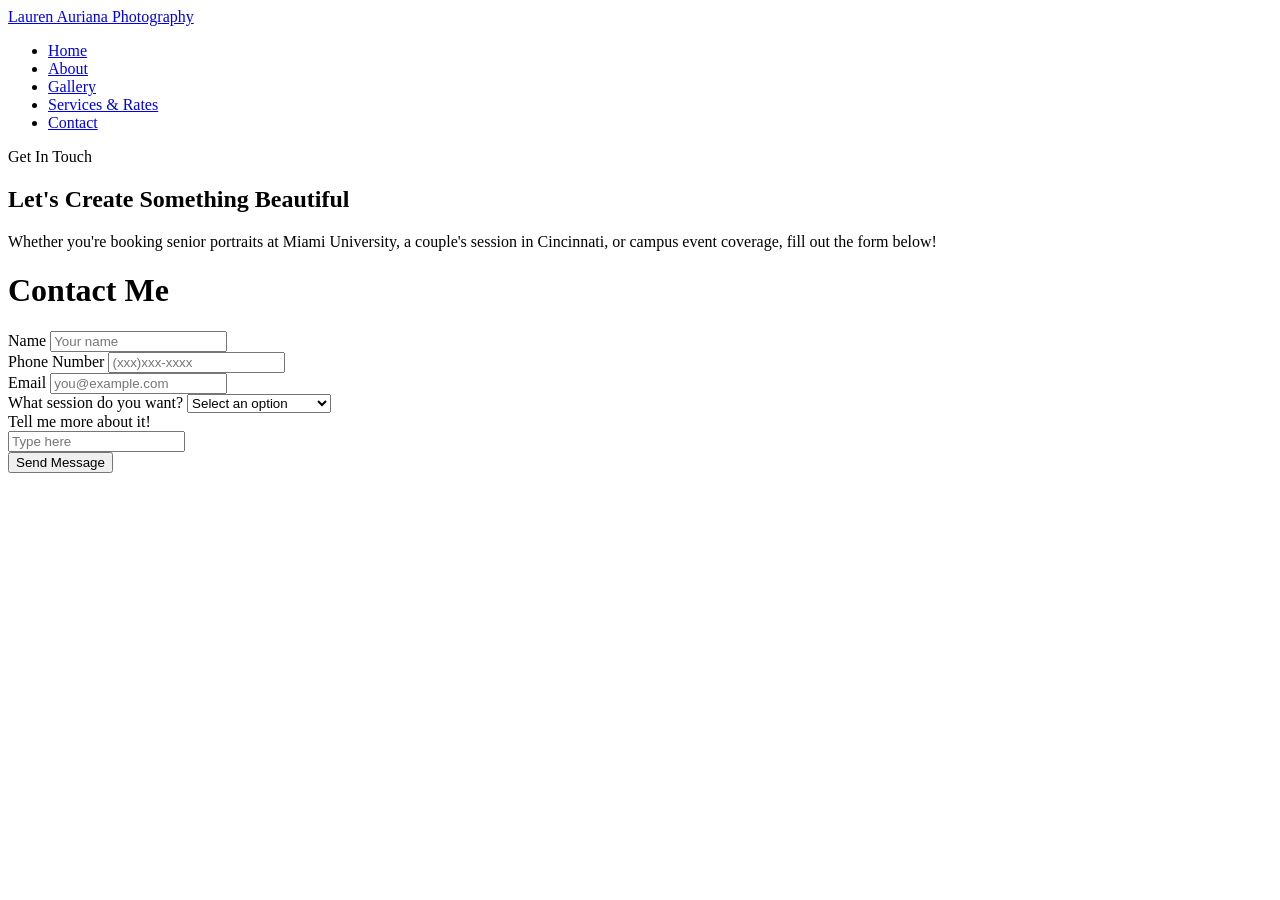
==== Contact.html @ 8da5782a "Add files via upload" ====
<!DOCTYPE html>
<html lang="en">
<head>
    <meta charset="UTF-8">
    <meta name="viewport" content="width=device-width, initial-scale=1.0">
    <title>Contact & Booking | Lauren Auriana Photography</title>
    <link rel="stylesheet" href="contact.css">
    <!-- Google Fonts -->
    <link rel="preconnect" href="https://fonts.googleapis.com">
    <link rel="preconnect" href="https://fonts.gstatic.com" crossorigin>
    <link href="https://fonts.googleapis.com/css2?family=Plus+Jakarta+Sans:wght@300;400;500;600;700&display=swap" rel="stylesheet">
</head>
<body>

    <!-- Header & Navigation Bar -->
    <header class="navbar-header">
        <div class="nav-container">
            <a href="index.html" class="brand-logo">Lauren Auriana <span class="tag">Photography</span></a>
            <nav class="nav-menu">
                <ul>
                    <li><a href="index.html">Home</a></li>
                    <li><a href="About.html">About</a></li>
                    <li><a href="Gallery.html">Gallery</a></li>
                    <li><a href="S&R.html">Services & Rates</a></li>
                    <li><a href="Contact.html" class="active">Contact</a></li>
                </ul>
            </nav>
        </div>
    </header>

    <!-- Main Content -->
    <main>
        
        <!-- Hero Section -->
        <section class="contact-hero">
            <div class="container">
                <span class="badge">Get In Touch</span>
                <h1>Let's Create Something <span class="highlight">Beautiful</span></h1>
                <p class="subtitle">Whether you're booking senior portraits at Miami University, a couple's session in Cincinnati, or campus event coverage, fill out the form below!</p>
            </div>
        </section>

        <!-- Form & Info Section -->
         <div class="main-wrapper">
        <div class="container">
            <h1>Contact Me</h1>

            <form action="https://formsubmit.co/aurianlm@miamioh.edu" method="POST">
                <div class="form-group">
                    <label for="name">Name</label>
                    <input type="text" id="name" name="name" placeholder="Your name" required>
                </div>
                
                <div class="form-group">
                    <label for="Numer">Phone Number</label>
                    <input type="phone number" id="Number" name="Number" placeholder="(xxx)xxx-xxxx" required>
                </div>

                <div class="form-group">
                    <label for="email">Email</label>
                    <input type="email" id="email" name="email" placeholder="you@example.com" required>
                </div>

                <div class="form-group">
                    <label for="hear-about">What session do you want?</label>
                    <select name="reference" id="hear-about">
                        <option value="" disabled selected>Select an option</option>
                        <option value="Grad & Senior">Grad & Senior</option>
                        <option value="Sporting Event">Sporting Event</option>
                        <option value="Couple/engagement">Couple/Engagement</option>
                        <option value="Portraits/Headshots">Portraits/Headshots</option>
                        <option value="Events/Socials">Events & Socials</option>
                    </select>
                </div>

                <div class="form-group">
                    <label>Tell me more about it!</label>
                    <div class="radio-group">
                        <input type="text" id="name" name="name" placeholder="Type here" required>
                    </div>
                </div>

                <button type="submit">Send Message</button>
            </form>
        </div>
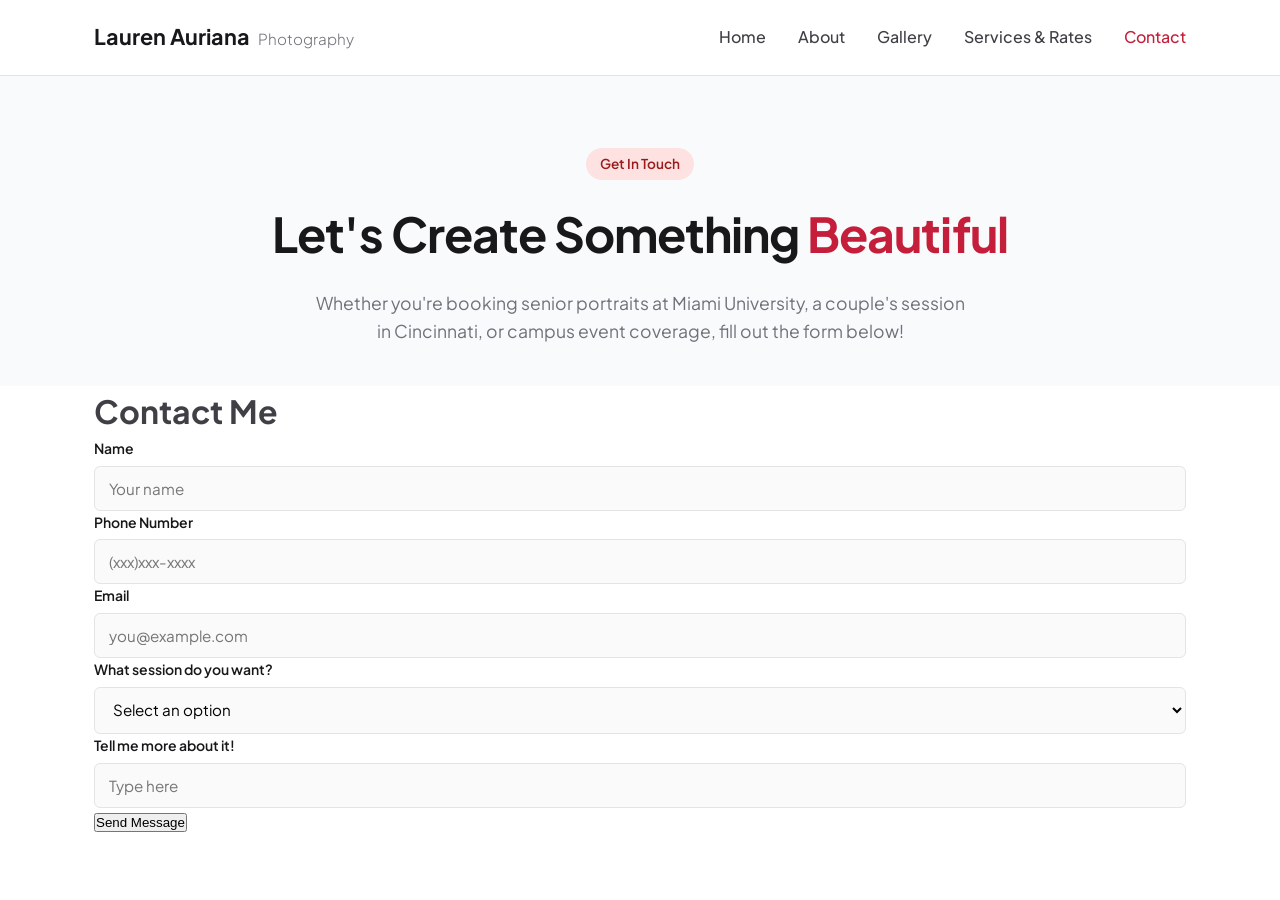
==== commit a5c843e0: "Update Contact.html" ====
--- a/Contact.html
+++ b/Contact.html
@@ -4,7 +4,7 @@
     <meta charset="UTF-8">
     <meta name="viewport" content="width=device-width, initial-scale=1.0">
     <title>Contact & Booking | Lauren Auriana Photography</title>
-    <link rel="stylesheet" href="contact.css">
+    <link rel="stylesheet" href="Contact.css">
     <!-- Google Fonts -->
     <link rel="preconnect" href="https://fonts.googleapis.com">
     <link rel="preconnect" href="https://fonts.gstatic.com" crossorigin>
@@ -82,4 +82,4 @@
 
                 <button type="submit">Send Message</button>
             </form>
-        </div>+        </div>
--- a/Contact.css
+++ b/Contact.css
@@ -0,0 +1,405 @@
+/* ==========================================================================
+   1. GLOBAL RESET & DESIGN VARIABLES
+   ========================================================================== */
+:root {
+    --primary-color: #c41e3a;       /* Miami Red */
+    --primary-dark: #991b1b;
+    --dark-neutral: #18181b;        /* Deep Charcoal */
+    --body-text: #3f3f46;
+    --light-bg: #f8fafc;
+    --white: #ffffff;
+    --border-color: #e4e4e7;
+    --shadow-sm: 0 1px 3px rgba(0,0,0,0.08);
+    --shadow-md: 0 10px 15px -3px rgba(0,0,0,0.1), 0 4px 6px -2px rgba(0,0,0,0.05);
+    --radius-sm: 6px;
+    --radius-lg: 12px;
+    --transition: all 0.3s cubic-bezier(0.4, 0, 0.2, 1);
+}
+
+*, *::before, *::after {
+    box-sizing: border-box;
+    margin: 0;
+    padding: 0;
+}
+
+body {
+    font-family: 'Plus Jakarta Sans', system-ui, -apple-system, sans-serif;
+    color: var(--body-text);
+    background-color: var(--white);
+    line-height: 1.6;
+}
+
+.container {
+    max-width: 1140px;
+    margin: 0 auto;
+    padding: 0 1.5rem;
+}
+
+.section {
+    padding: 5rem 0;
+}
+
+.badge {
+    display: inline-block;
+    background-color: #fee2e2;
+    color: var(--primary-dark);
+    font-size: 0.85rem;
+    font-weight: 600;
+    padding: 0.35rem 0.85rem;
+    border-radius: 50px;
+    margin-bottom: 1rem;
+}
+
+/* ==========================================================================
+   2. BUTTONS & UTILITIES
+   ========================================================================== */
+.btn {
+    display: inline-block;
+    padding: 0.85rem 1.75rem;
+    font-weight: 600;
+    border-radius: var(--radius-sm);
+    text-decoration: none;
+    transition: var(--transition);
+    border: none;
+    cursor: pointer;
+    font-size: 0.95rem;
+    text-align: center;
+}
+
+.btn-primary {
+    background-color: var(--dark-neutral);
+    color: var(--white);
+}
+
+.btn-primary:hover {
+    background-color: var(--primary-color);
+}
+
+.btn-block {
+    display: block;
+    width: 100%;
+}
+
+/* ==========================================================================
+   3. HEADER & NAVIGATION BAR
+   ========================================================================== */
+.navbar-header {
+    position: sticky;
+    top: 0;
+    background-color: rgba(255, 255, 255, 0.92);
+    backdrop-filter: blur(10px);
+    border-bottom: 1px solid var(--border-color);
+    z-index: 1000;
+}
+
+.nav-container {
+    max-width: 1140px;
+    margin: 0 auto;
+    padding: 1.25rem 1.5rem;
+    display: flex;
+    justify-content: space-between;
+    align-items: center;
+}
+
+.brand-logo {
+    font-size: 1.35rem;
+    font-weight: 700;
+    color: var(--dark-neutral);
+    text-decoration: none;
+}
+
+.brand-logo .tag {
+    font-weight: 300;
+    font-size: 0.95rem;
+    color: #71717a;
+    margin-left: 0.25rem;
+}
+
+.nav-menu ul {
+    display: flex;
+    list-style: none;
+    gap: 2rem;
+}
+
+.nav-menu a {
+    text-decoration: none;
+    color: var(--body-text);
+    font-weight: 500;
+    transition: var(--transition);
+}
+
+.nav-menu a:hover,
+.nav-menu a.active {
+    color: var(--primary-color);
+}
+
+/* ==========================================================================
+   4. CONTACT HERO
+   ========================================================================== */
+.contact-hero {
+    padding: 4.5rem 0 2.5rem;
+    text-align: center;
+    background-color: var(--light-bg);
+}
+
+.contact-hero h1 {
+    font-size: 3rem;
+    color: var(--dark-neutral);
+    margin-bottom: 1rem;
+    letter-spacing: -0.02em;
+}
+
+.highlight {
+    color: var(--primary-color);
+}
+
+.subtitle {
+    font-size: 1.1rem;
+    color: #71717a;
+    max-width: 650px;
+    margin: 0 auto;
+}
+
+/* ==========================================================================
+   5. LAYOUT: SIDEBAR & FORMSPREE FORM
+   ========================================================================== */
+.contact-wrapper {
+    display: grid;
+    grid-template-columns: 1fr 1.5fr;
+    gap: 3.5rem;
+    align-items: start;
+}
+
+/* Sidebar Info */
+.contact-info {
+    background-color: var(--light-bg);
+    border: 1px solid var(--border-color);
+    padding: 2.25rem;
+    border-radius: var(--radius-lg);
+}
+
+.contact-info h2 {
+    font-size: 1.6rem;
+    color: var(--dark-neutral);
+    margin-bottom: 0.5rem;
+}
+
+.info-intro {
+    font-size: 0.95rem;
+    color: #71717a;
+    margin-bottom: 2rem;
+}
+
+.info-list {
+    display: flex;
+    flex-direction: column;
+    gap: 1.5rem;
+    margin-bottom: 2.5rem;
+}
+
+.info-item {
+    display: flex;
+    gap: 1rem;
+    align-items: flex-start;
+}
+
+.info-icon {
+    font-size: 1.35rem;
+    line-height: 1;
+}
+
+.info-item strong {
+    display: block;
+    color: var(--dark-neutral);
+    font-size: 0.95rem;
+}
+
+.info-item p,
+.info-item a {
+    font-size: 0.9rem;
+    color: #52525b;
+    text-decoration: none;
+}
+
+.info-item a:hover {
+    color: var(--primary-color);
+    text-decoration: underline;
+}
+
+.social-box h4 {
+    font-size: 1rem;
+    color: var(--dark-neutral);
+    margin-bottom: 0.75rem;
+}
+
+.social-links {
+    display: flex;
+    gap: 1rem;
+}
+
+.social-links a {
+    color: var(--primary-color);
+    font-weight: 600;
+    text-decoration: none;
+    font-size: 0.9rem;
+}
+
+.social-links a:hover {
+    text-decoration: underline;
+}
+
+/* Form Container */
+.form-container {
+    background-color: var(--white);
+    border: 1px solid var(--border-color);
+    padding: 2.5rem;
+    border-radius: var(--radius-lg);
+    box-shadow: var(--shadow-sm);
+}
+
+.form-container h2 {
+    font-size: 1.75rem;
+    color: var(--dark-neutral);
+    margin-bottom: 0.25rem;
+}
+
+.form-subtext {
+    font-size: 0.95rem;
+    color: #71717a;
+    margin-bottom: 2rem;
+}
+
+.contact-form {
+    display: flex;
+    flex-direction: column;
+    gap: 1.25rem;
+}
+
+.form-row {
+    display: grid;
+    grid-template-columns: 1fr 1fr;
+    gap: 1.25rem;
+}
+
+.form-group {
+    display: flex;
+    flex-direction: column;
+    gap: 0.4rem;
+}
+
+.form-group label {
+    font-weight: 600;
+    font-size: 0.875rem;
+    color: var(--dark-neutral);
+}
+
+.form-group input,
+.form-group select,
+.form-group textarea {
+    width: 100%;
+    padding: 0.75rem 0.9rem;
+    border: 1px solid var(--border-color);
+    border-radius: var(--radius-sm);
+    font-family: inherit;
+    font-size: 0.95rem;
+    background-color: #fafafa;
+    transition: var(--transition);
+}
+
+.form-group input:focus,
+.form-group select:focus,
+.form-group textarea:focus {
+    outline: none;
+    background-color: var(--white);
+    border-color: var(--primary-color);
+    box-shadow: 0 0 0 3px rgba(196, 30, 58, 0.1);
+}
+
+/* ==========================================================================
+   6. FOOTER
+   ========================================================================== */
+.footer {
+    background-color: var(--dark-neutral);
+    color: var(--white);
+    padding: 3.5rem 0 1.5rem;
+}
+
+.footer-container {
+    display: flex;
+    justify-content: space-between;
+    align-items: center;
+    flex-wrap: wrap;
+    gap: 1.5rem;
+    margin-bottom: 2rem;
+}
+
+.footer-info h3 {
+    font-size: 1.25rem;
+}
+
+.footer-info p {
+    color: #a1a1aa;
+    font-size: 0.9rem;
+}
+
+.footer-socials {
+    display: flex;
+    gap: 1.5rem;
+}
+
+.footer-socials a {
+    color: #e4e4e7;
+    text-decoration: none;
+    font-size: 0.9rem;
+}
+
+.footer-socials a:hover {
+    color: var(--primary-color);
+}
+
+.footer-bottom {
+    text-align: center;
+    padding-top: 1.5rem;
+    border-top: 1px solid #27272a;
+    color: #71717a;
+    font-size: 0.875rem;
+}
+
+/* ==========================================================================
+   7. RESPONSIVE MEDIA QUERIES
+   ========================================================================== */
+@media (max-width: 850px) {
+    .contact-wrapper {
+        grid-template-columns: 1fr;
+    }
+
+    .contact-hero h1 {
+        font-size: 2.25rem;
+    }
+
+    .form-container {
+        padding: 1.75rem;
+    }
+}
+
+@media (max-width: 550px) {
+    .form-row {
+        grid-template-columns: 1fr;
+    }
+
+    .nav-container {
+        flex-direction: column;
+        gap: 1rem;
+    }
+
+    .nav-menu ul {
+        flex-wrap: wrap;
+        justify-content: center;
+        gap: 1rem;
+    }
+
+    .footer-container {
+        flex-direction: column;
+        text-align: center;
+    }
+}
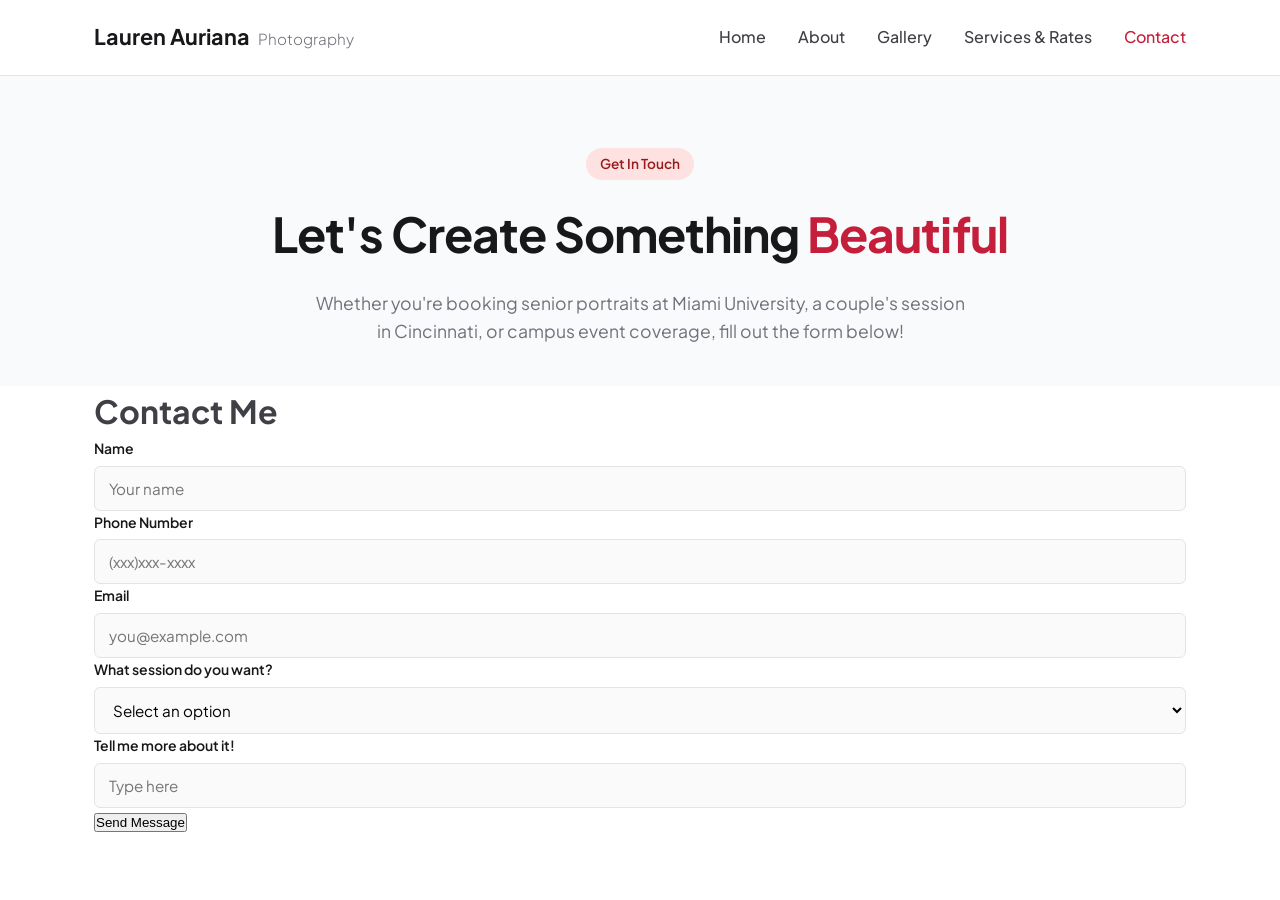
==== commit ae6794cf: "Update form action URL in Contact.html" ====
--- a/Contact.html
+++ b/Contact.html
@@ -45,7 +45,7 @@
         <div class="container">
             <h1>Contact Me</h1>
 
-            <form action="https://formsubmit.co/aurianlm@miamioh.edu" method="POST">
+            <form action="https://formspree.io/f/mqppqjed" method="POST">
                 <div class="form-group">
                     <label for="name">Name</label>
                     <input type="text" id="name" name="name" placeholder="Your name" required>
